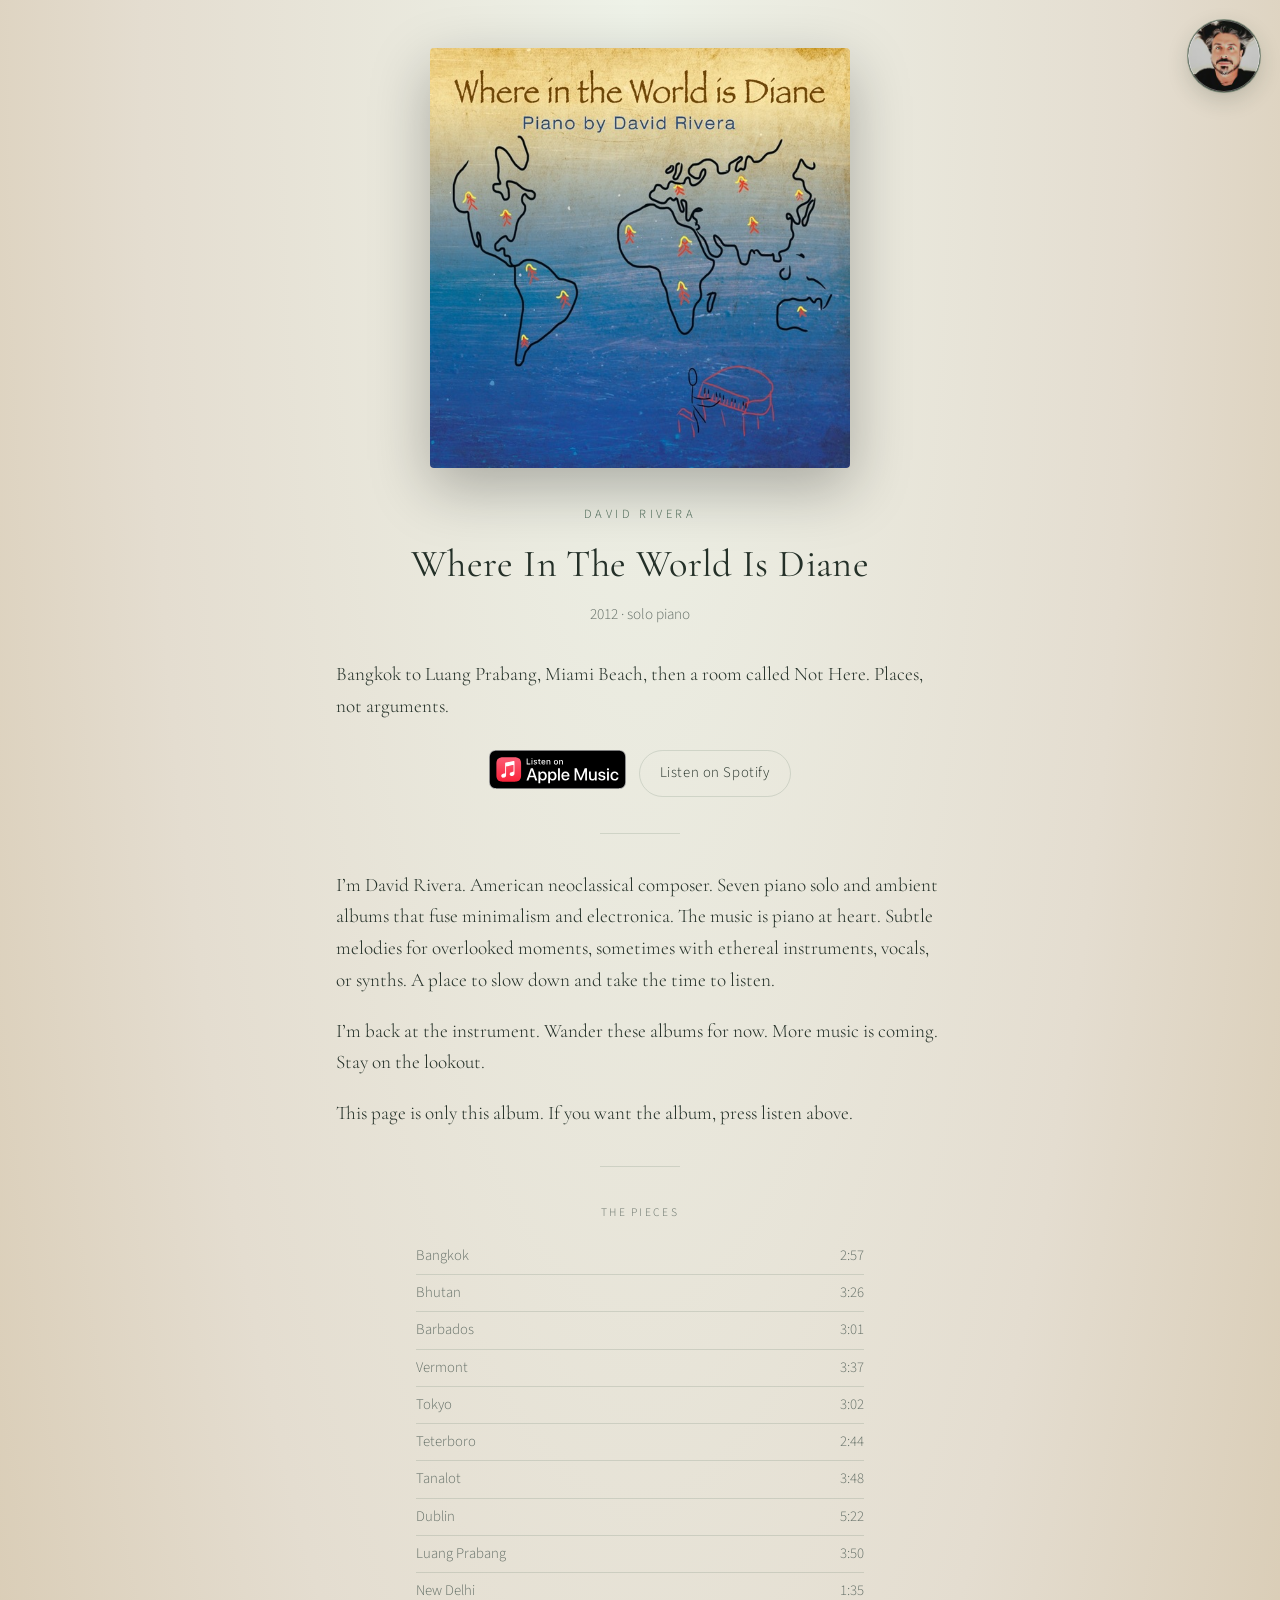
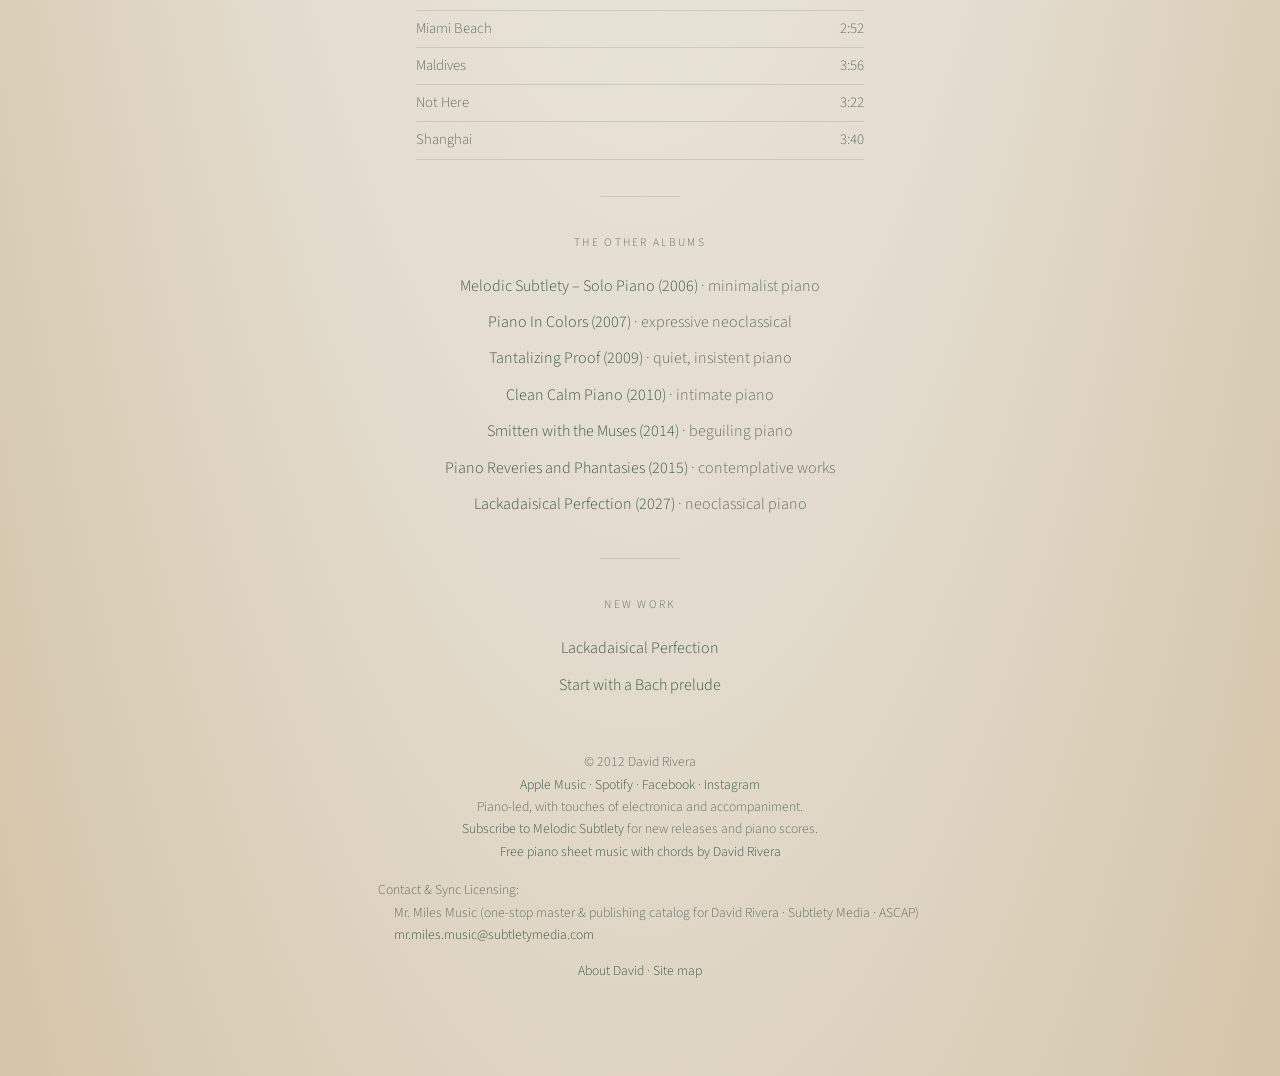
==== index.html @ e83c67e6 "Readable Site map page; footer link points to it instead of raw XML" ====
<!DOCTYPE html>
<html lang="en">
<head>
<meta charset="utf-8">
<link rel="sitemap" type="application/xml" title="Sitemap" href="/sitemap.xml">
<meta name="google-site-verification" content="WAwKAOVNhjuLSJRB0cmtSk6aGsEruTFi846kuVMDvNE">
<meta name="viewport" content="width=device-width, initial-scale=1">
<link rel="icon" href="/favicon.ico" sizes="any">
<link rel="icon" href="/favicon.svg" type="image/svg+xml">
<link rel="icon" type="image/png" sizes="32x32" href="/favicon-32.png">
<link rel="apple-touch-icon" href="/apple-touch-icon.png">
<title>Piano Pieces for Video Essays | Where In The World Is Diane</title>
<meta name="description" content="Piano pieces for video essays, documentaries, cooking, or a rainy afternoon. Fourteen travel-inspired pieces, from Bangkok to Dublin to Miami Beach. Stream the album.">
<link rel="canonical" href="https://whereintheworldisdiane.com/">
<meta property="og:type" content="music.album">
<meta property="og:site_name" content="David Rivera">
<meta property="og:title" content="Piano Pieces for Video Essays | Where In The World Is Diane">
<meta property="og:description" content="Piano pieces for video essays, documentaries, cooking, or a rainy afternoon. Fourteen travel-inspired pieces. Stream the album.">
<meta property="og:url" content="https://whereintheworldisdiane.com/">
<meta property="og:image" content="https://whereintheworldisdiane.com/assets/where-in-the-world-is-diane-cover.jpg">
<meta property="og:image:width" content="600">
<meta property="og:image:height" content="600">
<meta property="og:image:alt" content="Cover of Where In The World Is Diane by David Rivera: a world map over blue and gold">
<meta property="music:musician" content="https://open.spotify.com/artist/5qoC4NXvjfV3cylbXALzV3">
<meta name="twitter:card" content="summary_large_image">
<meta name="twitter:title" content="Piano Pieces for Video Essays | Where In The World Is Diane">
<meta name="twitter:description" content="Piano pieces for video essays, documentaries, cooking, or a rainy afternoon. Fourteen travel-inspired pieces. Stream the album.">
<meta name="twitter:image" content="https://whereintheworldisdiane.com/assets/where-in-the-world-is-diane-cover.jpg">
<meta name="twitter:image:alt" content="Cover of Where In The World Is Diane by David Rivera: a world map over blue and gold">
<script type="application/ld+json">
{
  "@context": "https://schema.org",
  "@graph": [
    {
      "@type": "Person",
      "@id": "https://lackadaisicalperfection.com/about/#david-rivera",
      "name": "David Rivera",
      "jobTitle": "American composer",
      "description": "David Rivera is an American composer of piano-led instrumental music. He plays and samples every instrument on his recordings himself. He is a member of ASCAP.",
      "url": "https://lackadaisicalperfection.com/about/",
      "nationality": {
        "@type": "Country",
        "name": "United States"
      },
      "memberOf": {
        "@type": "Organization",
        "name": "ASCAP",
        "url": "https://www.ascap.com/"
      },
      "affiliation": {
        "@id": "https://lackadaisicalperfection.com/about/#subtlety-media"
      },
      "sameAs": [
        "https://open.spotify.com/artist/5qoC4NXvjfV3cylbXALzV3",
        "https://music.apple.com/us/artist/david-rivera/1325691064",
        "https://x.com/melodicsubtlety",
        "https://www.facebook.com/pianoincolors",
        "https://www.instagram.com/pianodavid1492/",
        "https://www.pandora.com/artist/david-rivera/ARXtg47gfjlv3nJ",
        "https://www.youtube.com/channel/UCDqZ1e9Ur4PHynEylN_mJDg"
      ]
    },
    {
      "@type": "Organization",
      "@id": "https://lackadaisicalperfection.com/about/#subtlety-media",
      "name": "Subtlety Media, LLC",
      "url": "https://lackadaisicalperfection.com/about/"
    },
    {
      "@type": "MusicAlbum",
      "name": "Where In The World Is Diane",
      "url": "https://whereintheworldisdiane.com/",
      "image": "https://whereintheworldisdiane.com/assets/where-in-the-world-is-diane-cover.jpg",
      "byArtist": {
        "@id": "https://lackadaisicalperfection.com/about/#david-rivera"
      },
      "datePublished": "2012",
      "numTracks": 14,
      "genre": [
        "Solo piano",
        "Neoclassical"
      ],
      "sameAs": [
        "https://music.apple.com/us/album/where-in-the-world-is-diane/505482468",
        "https://open.spotify.com/album/3QGENnD5tWzEkXjthegsV9"
      ],
      "description": "Bangkok to Luang Prabang, Miami Beach, then a room called Not Here. Places, not arguments.",
      "recordLabel": {
        "@id": "https://lackadaisicalperfection.com/about/#subtlety-media"
      },
      "track": [
        {
          "@type": "MusicRecording",
          "position": 1,
          "name": "Bangkok",
          "duration": "PT2M57S"
        },
        {
          "@type": "MusicRecording",
          "position": 2,
          "name": "Bhutan",
          "duration": "PT3M26S"
        },
        {
          "@type": "MusicRecording",
          "position": 3,
          "name": "Barbados",
          "duration": "PT3M1S"
        },
        {
          "@type": "MusicRecording",
          "position": 4,
          "name": "Vermont",
          "duration": "PT3M37S"
        },
        {
          "@type": "MusicRecording",
          "position": 5,
          "name": "Tokyo",
          "duration": "PT3M2S"
        },
        {
          "@type": "MusicRecording",
          "position": 6,
          "name": "Teterboro",
          "duration": "PT2M44S"
        },
        {
          "@type": "MusicRecording",
          "position": 7,
          "name": "Tanalot",
          "duration": "PT3M48S"
        },
        {
          "@type": "MusicRecording",
          "position": 8,
          "name": "Dublin",
          "duration": "PT5M22S"
        },
        {
          "@type": "MusicRecording",
          "position": 9,
          "name": "Luang Prabang",
          "duration": "PT3M50S"
        },
        {
          "@type": "MusicRecording",
          "position": 10,
          "name": "New Delhi",
          "duration": "PT1M35S"
        },
        {
          "@type": "MusicRecording",
          "position": 11,
          "name": "Miami Beach",
          "duration": "PT2M52S"
        },
        {
          "@type": "MusicRecording",
          "position": 12,
          "name": "Maldives",
          "duration": "PT3M56S"
        },
        {
          "@type": "MusicRecording",
          "position": 13,
          "name": "Not Here",
          "duration": "PT3M22S"
        },
        {
          "@type": "MusicRecording",
          "position": 14,
          "name": "Shanghai",
          "duration": "PT3M40S"
        }
      ],
      "publisher": {
        "@id": "https://lackadaisicalperfection.com/about/#subtlety-media"
      }
    }
  ]
}
</script>
<link rel="preconnect" href="https://fonts.googleapis.com">
<link rel="preconnect" href="https://fonts.gstatic.com" crossorigin>
<link href="https://fonts.googleapis.com/css2?family=Cormorant+Garamond:ital,wght@0,400;0,500;1,400&family=Source+Sans+3:wght@300;400;500&display=swap" rel="stylesheet">
<style>
  :root {
    --bg1: #eef2e8;
    --bg2: #e4ddd0;
    --bg3: #d4c4a8;
    --ink: #243028;
    --mute: #657068;
    --glow: #3d5c4a;
    --line: rgba(61,92,74,0.16);
  }
  * { box-sizing: border-box; }
  html, body { margin: 0; padding: 0; }
  body {
    background: radial-gradient(ellipse at 50% 0%, var(--bg1) 0%, var(--bg2) 55%, var(--bg3) 100%);
    color: var(--ink);
    font-family: "Source Sans 3", sans-serif;
    font-weight: 300;
    line-height: 1.65;
    min-height: 100vh;
  }
  main { max-width: 720px; margin: 0 auto; padding: 48px 24px 80px; }
  .cover {
    display: block; width: min(420px, 100%); margin: 0 auto 36px;
    border-radius: 4px; box-shadow: 0 20px 60px rgba(0,0,0,0.28);
  }
  h1 {
    font-family: "Cormorant Garamond", serif; font-weight: 400;
    font-size: clamp(1.8rem, 4vw, 2.4rem); text-align: center;
    margin: 0 0 6px; letter-spacing: 0.01em;
  }
  .byline {
    text-align: center; letter-spacing: 0.28em; text-transform: uppercase;
    font-size: 0.78rem; color: var(--glow); margin: 0 0 8px;
  }
  .year { text-align: center; color: var(--mute); font-size: 0.95rem; margin: 0 0 32px; }
  .album-note, .from-david {
    font-family: "Cormorant Garamond", serif; font-size: 1.2rem;
    max-width: 38rem; margin: 0 auto 28px;
  }
  .from-david p { margin: 0 0 1em; }
  .from-david p:last-child { margin-bottom: 0; }
  .rule { border: 0; border-top: 1px solid var(--line); width: 80px; margin: 36px auto; }
  .actions { display: flex; flex-wrap: wrap; gap: 12px; justify-content: center; margin: 8px 0 36px; }
  .apple-badge { display: inline-block; line-height: 0; }
  .apple-badge img { height: 40px; width: auto; vertical-align: middle; }
  .btn {
    display: inline-block; padding: 10px 20px; border: 1px solid var(--line);
    border-radius: 999px; color: var(--ink); text-decoration: none;
    letter-spacing: 0.04em; font-size: 0.92rem;
  }
  .btn:hover { border-color: var(--glow); }
  .tracks {
    list-style: none; padding: 0; margin: 0 auto; max-width: 28rem;
    color: var(--mute); font-size: 0.92rem;
  }
  .tracks li {
    display: flex; justify-content: space-between; gap: 16px;
    padding: 6px 0; border-bottom: 1px solid var(--line);
  }
  .label {
    text-align: center; letter-spacing: 0.2em; text-transform: uppercase;
    font-size: 0.72rem; color: var(--mute); margin: 0 0 16px;
  }
  footer { text-align: center; color: var(--mute); font-size: 0.85rem; margin-top: 48px; }
  footer a { color: var(--glow); text-decoration: none; }
  footer .contact {
    display: inline-block;
    margin-top: 1rem;
    padding-left: 1rem;
    text-align: left;
  }
  footer .contact-detail { padding-left: 1rem; }
  .catalog { list-style: none; padding: 0; margin: 0 auto 8px; max-width: 28rem; text-align: center; }
  .catalog li { padding: 5px 0; }
  .catalog a { color: var(--glow); text-decoration: none; }
  .catalog a:hover { text-decoration: underline; }
  .catalog .desc { color: var(--mute); }
  .new-work a { color: var(--glow); text-decoration: none; }
  .new-work a:hover { text-decoration: underline; }
</style>
<link rel="stylesheet" href="/assets/site-nav.css">
<script src="/assets/site-nav.js" defer></script>
</head>
<body>
<a class="skip-link" href="#content">Skip to content</a>
<main id="content">
  <img class="cover" src="assets/where-in-the-world-is-diane-cover.jpg" alt="Cover of Where In The World Is Diane by David Rivera: a world map over blue and gold">
  <p class="byline">David Rivera</p>
  <h1>Where In The World Is Diane</h1>
  <p class="year">2012 · solo piano</p>
  <p class="album-note">Bangkok to Luang Prabang, Miami Beach, then a room called Not Here. Places, not arguments.</p>
  <div class="actions">
    <a class="apple-badge" href="https://music.apple.com/us/album/where-in-the-world-is-diane/505482468?ls=1" target="_blank" rel="noopener"><img src="listen-on-apple-music.svg" alt="Listen on Apple Music" height="40"></a>
    <a class="btn" href="https://open.spotify.com/album/3QGENnD5tWzEkXjthegsV9" target="_blank" rel="noopener">Listen on Spotify</a>
  </div>
  <hr class="rule">
  <div class="from-david">
    <p>I’m David Rivera. American neoclassical composer. Seven piano solo and ambient albums that fuse minimalism and electronica. The music is piano at heart. Subtle melodies for overlooked moments, sometimes with ethereal instruments, vocals, or synths. A place to slow down and take the time to listen.</p>
    <p>I’m back at the instrument. Wander these albums for now. More music is coming. Stay on the lookout.</p>
    <p>This page is only this album. If you want the album, press listen above.</p>
  </div>
  <hr class="rule">

  <p class="label">The pieces</p>
  <ol class="tracks">
    <li><span>Bangkok</span><span>2:57</span></li>
    <li><span>Bhutan</span><span>3:26</span></li>
    <li><span>Barbados</span><span>3:01</span></li>
    <li><span>Vermont</span><span>3:37</span></li>
    <li><span>Tokyo</span><span>3:02</span></li>
    <li><span>Teterboro</span><span>2:44</span></li>
    <li><span>Tanalot</span><span>3:48</span></li>
    <li><span>Dublin</span><span>5:22</span></li>
    <li><span>Luang Prabang</span><span>3:50</span></li>
    <li><span>New Delhi</span><span>1:35</span></li>
    <li><span>Miami Beach</span><span>2:52</span></li>
    <li><span>Maldives</span><span>3:56</span></li>
    <li><span>Not Here</span><span>3:22</span></li>
    <li><span>Shanghai</span><span>3:40</span></li>
  </ol>
  <hr class="rule">
  <p class="label">The other albums</p>
  <ul class="catalog">
    <li><a href="https://melodicsubtlety.com/">Melodic Subtlety – Solo Piano (2006)</a><span class="desc"> · minimalist piano</span></li>
    <li><a href="https://pianoincolors.com/">Piano In Colors (2007)</a><span class="desc"> · expressive neoclassical</span></li>
    <li><a href="https://tantalizingproof.com/">Tantalizing Proof (2009)</a><span class="desc"> · quiet, insistent piano</span></li>
    <li><a href="https://cleancalmpiano.com/">Clean Calm Piano (2010)</a><span class="desc"> · intimate piano</span></li>
    <li><a href="https://smittenwiththemuses.com/">Smitten with the Muses (2014)</a><span class="desc"> · beguiling piano</span></li>
    <li><a href="https://pianoreveries.com/">Piano Reveries and Phantasies (2015)</a><span class="desc"> · contemplative works</span></li>
    <li><a href="https://lackadaisicalperfection.com/">Lackadaisical Perfection (2027)</a><span class="desc"> · neoclassical piano</span></li>
  </ul>

  <hr class="rule">
  <p class="label">New work</p>
  <ul class="catalog new-work" style="margin:0 auto 24px;">
    <li><a href="https://lackadaisicalperfection.com">Lackadaisical Perfection</a></li>
    <li><a href="https://soundcloud.com/davidtwopointoh/bach_prelude_iv_cinematic_remi" target="_blank" rel="noopener">Start with a Bach prelude</a></li>
  </ul>

  <footer>
    © 2012 David Rivera
    <br>
    <a href="https://music.apple.com/us/artist/david-rivera/1325691064?ls=1" target="_blank" rel="noopener">Apple Music</a>
    ·
    <a href="https://open.spotify.com/artist/5qoC4NXvjfV3cylbXALzV3" target="_blank" rel="noopener">Spotify</a>
    ·
    <a href="https://www.facebook.com/pianoincolors" target="_blank" rel="noopener" aria-label="David and his Piano on Facebook">Facebook</a>
    ·
    <a href="https://www.instagram.com/pianodavid1492/" target="_blank" rel="noopener" aria-label="David Rivera on Instagram">Instagram</a><br>
    Piano-led, with touches of electronica and accompaniment.
    <br>
    <a href="https://lackadaisicalperfection.com/subscribe/">Subscribe to Melodic Subtlety</a> for new releases and piano scores.
    <br>
    <a href="https://lackadaisicalperfection.com/scores/">Free piano sheet music with chords by David Rivera</a>
    <div class="contact">
      Contact &amp; Sync Licensing:
      <div class="contact-detail">
        Mr. Miles Music (one-stop master &amp; publishing catalog for David Rivera · Subtlety Media · ASCAP)<br>
        <a href="mailto:mr.miles.music@subtletymedia.com">mr.miles.music@subtletymedia.com</a>
      </div>
    </div>
    <p class="footer-stores"><a href="https://lackadaisicalperfection.com/about/">About David</a> · <a href="/sitemap/">Site map</a></p>
  </footer>
</main>
<!-- GoatCounter: privacy-friendly page view + score-download counts (no cookies). -->
<script>window.goatcounter = {path: function(p) { return location.host + p }}</script>
<script data-goatcounter="https://subtletymedia.goatcounter.com/count" async src="https://gc.zgo.at/count.js"></script>
</body>
</html>
---- assets/site-nav.css ----
/* Photo button and page menu. Colors and type follow this album. */
:root {
  --nav-ink: #243028;
  --nav-glow: #3d5c4a;
  --nav-paper: rgba(238, 242, 232, 0.96);
  --nav-line: rgba(61, 92, 74, 0.28);
  --nav-size: 72px;
  --nav-inset: 20px;
}

.nav-toggle {
  position: fixed;
  z-index: 40;
  top: max(var(--nav-inset), env(safe-area-inset-top, 0px));
  right: max(var(--nav-inset), env(safe-area-inset-right, 0px));
  width: var(--nav-size);
  height: var(--nav-size);
  margin: 0;
  padding: 0;
  border: 0;
  border-radius: 50%;
  background: var(--nav-ink);
  cursor: pointer;
  overflow: hidden;
  -webkit-tap-highlight-color: transparent;
  box-shadow:
    0 8px 22px rgba(36, 48, 40, 0.18),
    0 1px 4px rgba(36, 48, 40, 0.08),
    0 0 0 1px rgba(61, 92, 74, 0.55);
}

.nav-toggle img {
  display: block;
  width: 100%;
  height: 100%;
  object-fit: cover;
  border-radius: 50%;
}

.nav-toggle::after {
  content: "";
  position: absolute;
  inset: 0;
  border-radius: 50%;
  pointer-events: none;
  box-shadow: inset 0 0 0 1px rgba(255, 252, 245, 0.35);
}

.nav-toggle:hover {
  box-shadow:
    0 10px 26px rgba(36, 48, 40, 0.22),
    0 1px 4px rgba(36, 48, 40, 0.1),
    0 0 0 1px rgba(61, 92, 74, 0.8);
}

.nav-toggle[aria-expanded="true"] {
  box-shadow:
    0 8px 22px rgba(36, 48, 40, 0.18),
    0 1px 4px rgba(36, 48, 40, 0.08),
    0 0 0 1px rgba(61, 92, 74, 0.88);
}

.nav-toggle:focus {
  outline: none;
}

.nav-toggle:focus-visible {
  outline: 2px solid var(--nav-glow);
  outline-offset: 4px;
}

.site-menu {
  position: fixed;
  z-index: 39;
  top: calc(max(var(--nav-inset), env(safe-area-inset-top, 0px)) + var(--nav-size) + 14px);
  right: max(var(--nav-inset), env(safe-area-inset-right, 0px));
  width: min(16rem, calc(100vw - 28px - env(safe-area-inset-left, 0px) - env(safe-area-inset-right, 0px)));
  max-height: calc(100vh - var(--nav-size) - var(--nav-inset) - 36px);
  max-height: calc(100dvh - var(--nav-size) - var(--nav-inset) - 36px - env(safe-area-inset-bottom, 0px));
  margin: 0;
  padding: 0;
  overflow: auto;
  overscroll-behavior: contain;
  background: var(--nav-paper);
  border: 1px solid var(--nav-line);
  border-radius: 10px;
  box-shadow: 0 16px 40px rgba(36, 48, 40, 0.12);
  backdrop-filter: blur(12px);
  -webkit-backdrop-filter: blur(12px);
  opacity: 0;
  transform: translateY(-8px);
  transition: opacity 0.28s ease, transform 0.28s ease;
}

.site-menu ul {
  list-style: none;
  margin: 0;
  padding: 0.45rem 0;
}

.site-menu.is-open {
  opacity: 1;
  transform: translateY(0);
}

.site-menu a {
  display: block;
  padding: 0.72rem 1.25rem;
  color: var(--nav-ink);
  font-family: "Source Sans 3", "Segoe UI", sans-serif;
  font-size: 1.05rem;
  font-weight: 400;
  letter-spacing: 0.03em;
  line-height: 1.3;
  text-decoration: none;
}

.site-menu a:hover {
  color: var(--nav-glow);
  background: rgba(61, 92, 74, 0.06);
}

.site-menu a:focus {
  outline: none;
}

.site-menu a:focus-visible {
  outline: 2px solid var(--nav-glow);
  outline-offset: -3px;
  color: var(--nav-glow);
}

.album-section {
  border-top: 1px solid var(--nav-line);
  margin: 0;
  padding: 0 0 0.35rem;
}

.menu-label {
  margin: 0.75rem 1.15rem 0.2rem;
  font-family: "Source Sans 3", "Segoe UI", sans-serif;
  font-size: 0.72rem;
  font-weight: 400;
  letter-spacing: 0.2em;
  text-transform: uppercase;
  color: #657068;
}

.album-list {
  list-style: none;
  margin: 0;
  padding: 0.15rem 0 0.2rem;
}

.album-list li {
  margin: 0;
  padding: 0;
  min-width: 0;
}

.site-menu .album-list a,
.album-here {
  display: flex;
  align-items: center;
  gap: 0.7rem;
  padding: 0.38rem 1rem;
  color: var(--nav-ink);
  font-family: "Source Sans 3", "Segoe UI", sans-serif;
  font-size: 0.94rem;
  font-weight: 400;
  letter-spacing: 0.01em;
  line-height: 1.25;
  text-decoration: none;
}

.album-text {
  display: flex;
  flex-direction: column;
  min-width: 0;
}

.album-list img {
  width: 48px;
  height: 48px;
  flex: 0 0 48px;
  object-fit: cover;
  border-radius: 2px;
}

.site-menu .album-list a:hover {
  color: var(--nav-glow);
  background: rgba(61, 92, 74, 0.06);
}

.album-here {
  color: #657068;
  cursor: default;
}

.album-here img {
  opacity: 0.72;
}

.here-label {
  display: block;
  margin-top: 0.12rem;
  font-size: 0.78rem;
  font-weight: 400;
  letter-spacing: 0.01em;
  color: #657068;
}

@media (max-width: 760px) {
  :root {
    --nav-size: 64px;
    --nav-inset: 14px;
  }

  body > main {
    padding-top: 96px;
  }

  .site-menu {
    width: min(22.5rem, calc(100vw - 28px - env(safe-area-inset-left, 0px) - env(safe-area-inset-right, 0px)));
  }

  .album-list {
    display: grid;
    grid-template-columns: 1fr 1fr;
    gap: 0.35rem 0.2rem;
    padding: 0.15rem 0.55rem 0.45rem;
  }

  .site-menu .album-list a,
  .album-here {
    flex-direction: column;
    align-items: center;
    gap: 0.4rem;
    padding: 0.4rem 0.25rem 0.5rem;
    text-align: center;
  }

  .album-text {
    align-items: center;
  }
}

@media (prefers-reduced-motion: reduce) {
  .site-menu {
    transform: none;
    transition: none;
  }
}

/* Off-screen until focused, then fixed, so it never shifts the cover. */
.skip-link {
  position: absolute;
  width: 1px;
  height: 1px;
  padding: 0;
  margin: -1px;
  overflow: hidden;
  clip: rect(0, 0, 0, 0);
  white-space: nowrap;
  border: 0;
}
.skip-link:focus {
  position: fixed;
  z-index: 50;
  top: 12px;
  left: 12px;
  width: auto;
  height: auto;
  margin: 0;
  padding: 0.55rem 0.9rem;
  overflow: visible;
  clip: auto;
  background: var(--nav-glow);
  color: var(--nav-paper, #fff);
  font-family: "Source Sans 3", sans-serif;
  font-size: 0.95rem;
  font-weight: 500;
  line-height: 1.2;
  text-decoration: none;
  border-radius: 4px;
}
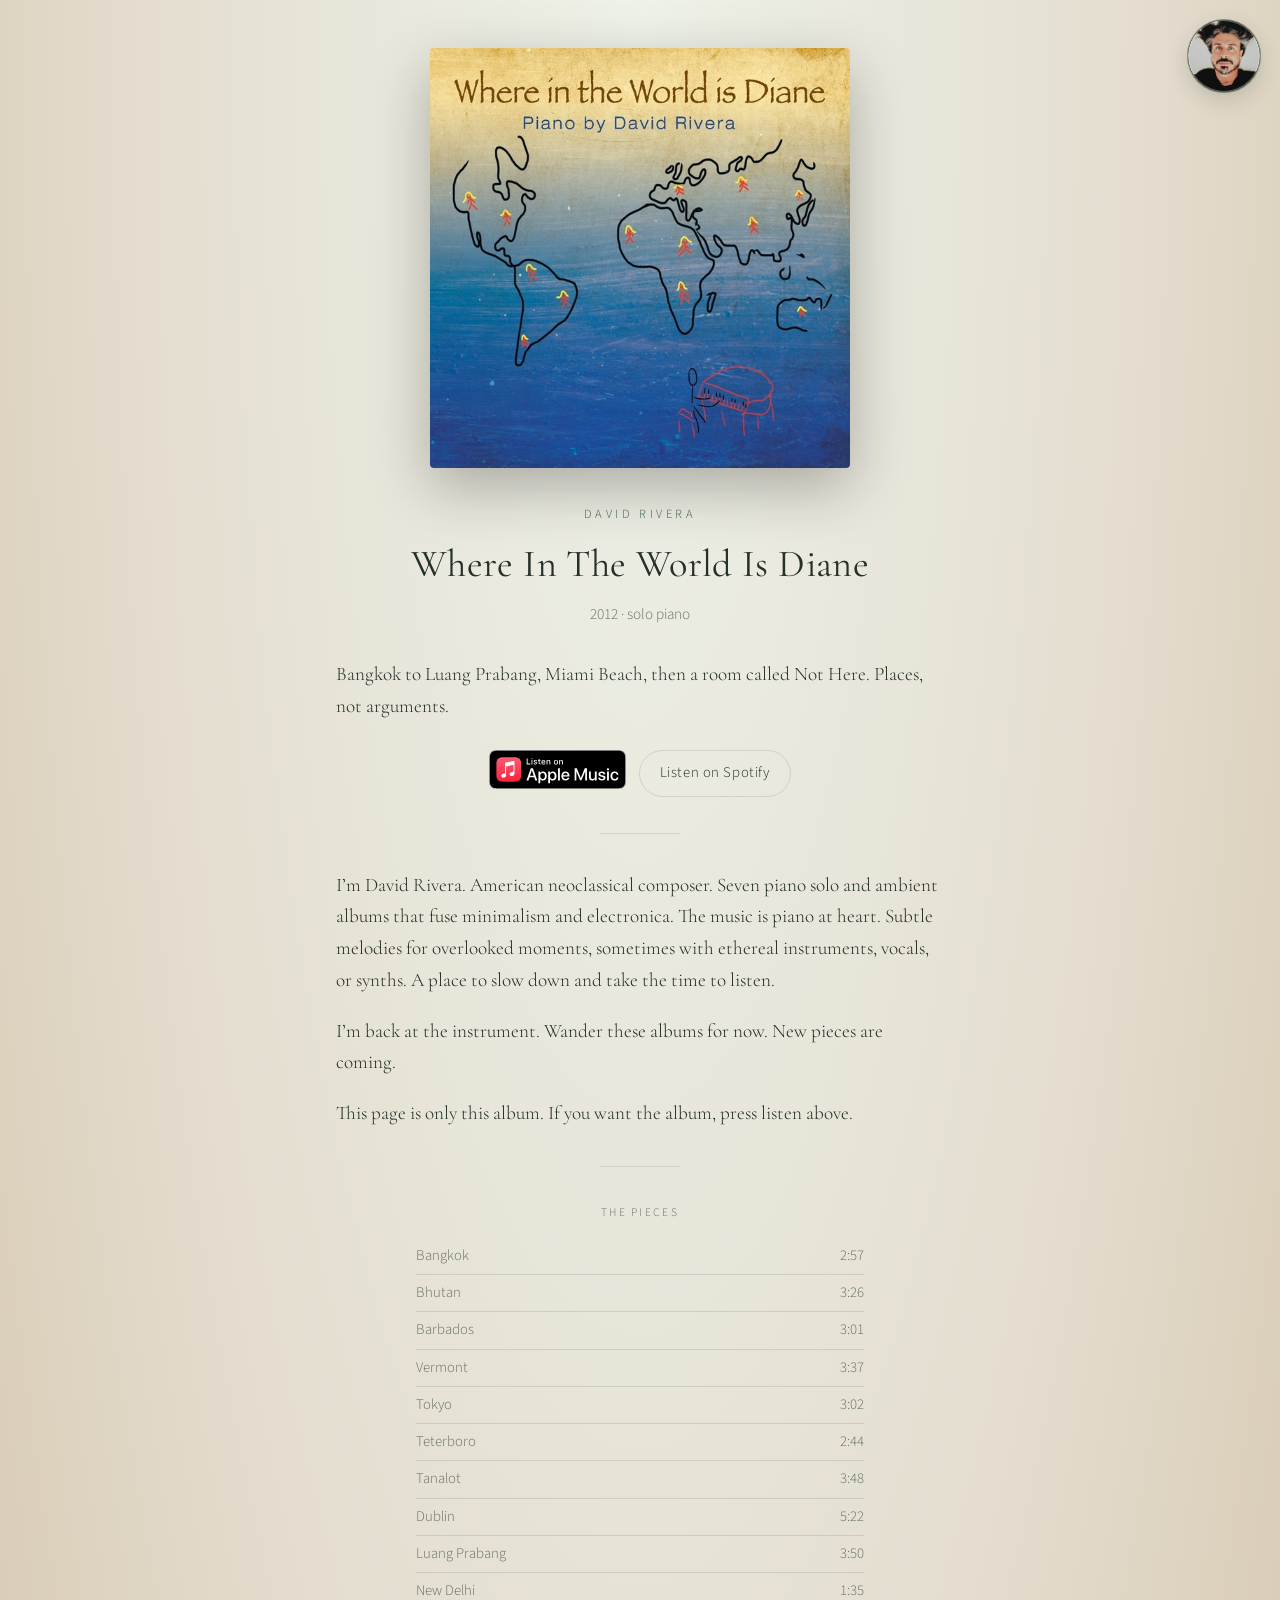
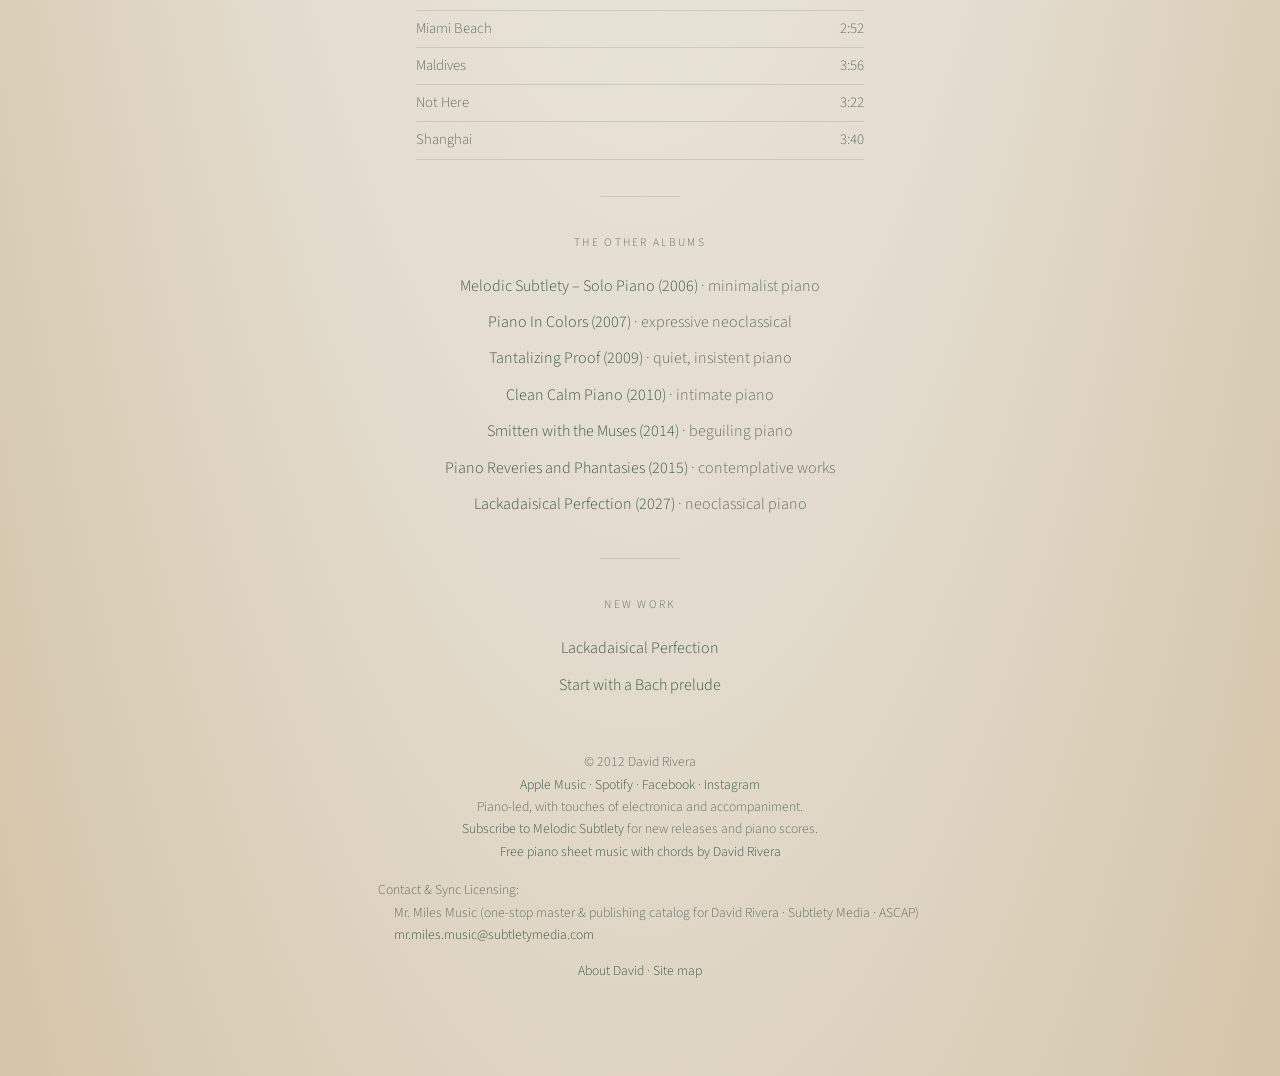
==== commit 7617db44: "Homepage: say 'New pieces are coming.'" ====
--- a/index.html
+++ b/index.html
@@ -266,6 +266,23 @@
 </style>
 <link rel="stylesheet" href="/assets/site-nav.css">
 <script src="/assets/site-nav.js" defer></script>
+<!-- Meta Pixel Code -->
+<script>
+!function(f,b,e,v,n,t,s)
+{if(f.fbq)return;n=f.fbq=function(){n.callMethod?
+n.callMethod.apply(n,arguments):n.queue.push(arguments)};
+if(!f._fbq)f._fbq=n;n.push=n;n.loaded=!0;n.version='2.0';
+n.queue=[];t=b.createElement(e);t.async=!0;
+t.src=v;s=b.getElementsByTagName(e)[0];
+s.parentNode.insertBefore(t,s)}(window, document,'script',
+'https://connect.facebook.net/en_US/fbevents.js');
+fbq('init', '257777058255900');
+fbq('track', 'PageView');
+</script>
+<noscript><img height="1" width="1" alt="" style="display:none"
+src="https://www.facebook.com/tr?id=257777058255900&ev=PageView&noscript=1"
+/></noscript>
+<!-- End Meta Pixel Code -->
 </head>
 <body>
 <a class="skip-link" href="#content">Skip to content</a>
@@ -282,7 +299,7 @@
   <hr class="rule">
   <div class="from-david">
     <p>I’m David Rivera. American neoclassical composer. Seven piano solo and ambient albums that fuse minimalism and electronica. The music is piano at heart. Subtle melodies for overlooked moments, sometimes with ethereal instruments, vocals, or synths. A place to slow down and take the time to listen.</p>
-    <p>I’m back at the instrument. Wander these albums for now. More music is coming. Stay on the lookout.</p>
+    <p>I’m back at the instrument. Wander these albums for now. New pieces are coming.</p>
     <p>This page is only this album. If you want the album, press listen above.</p>
   </div>
   <hr class="rule">
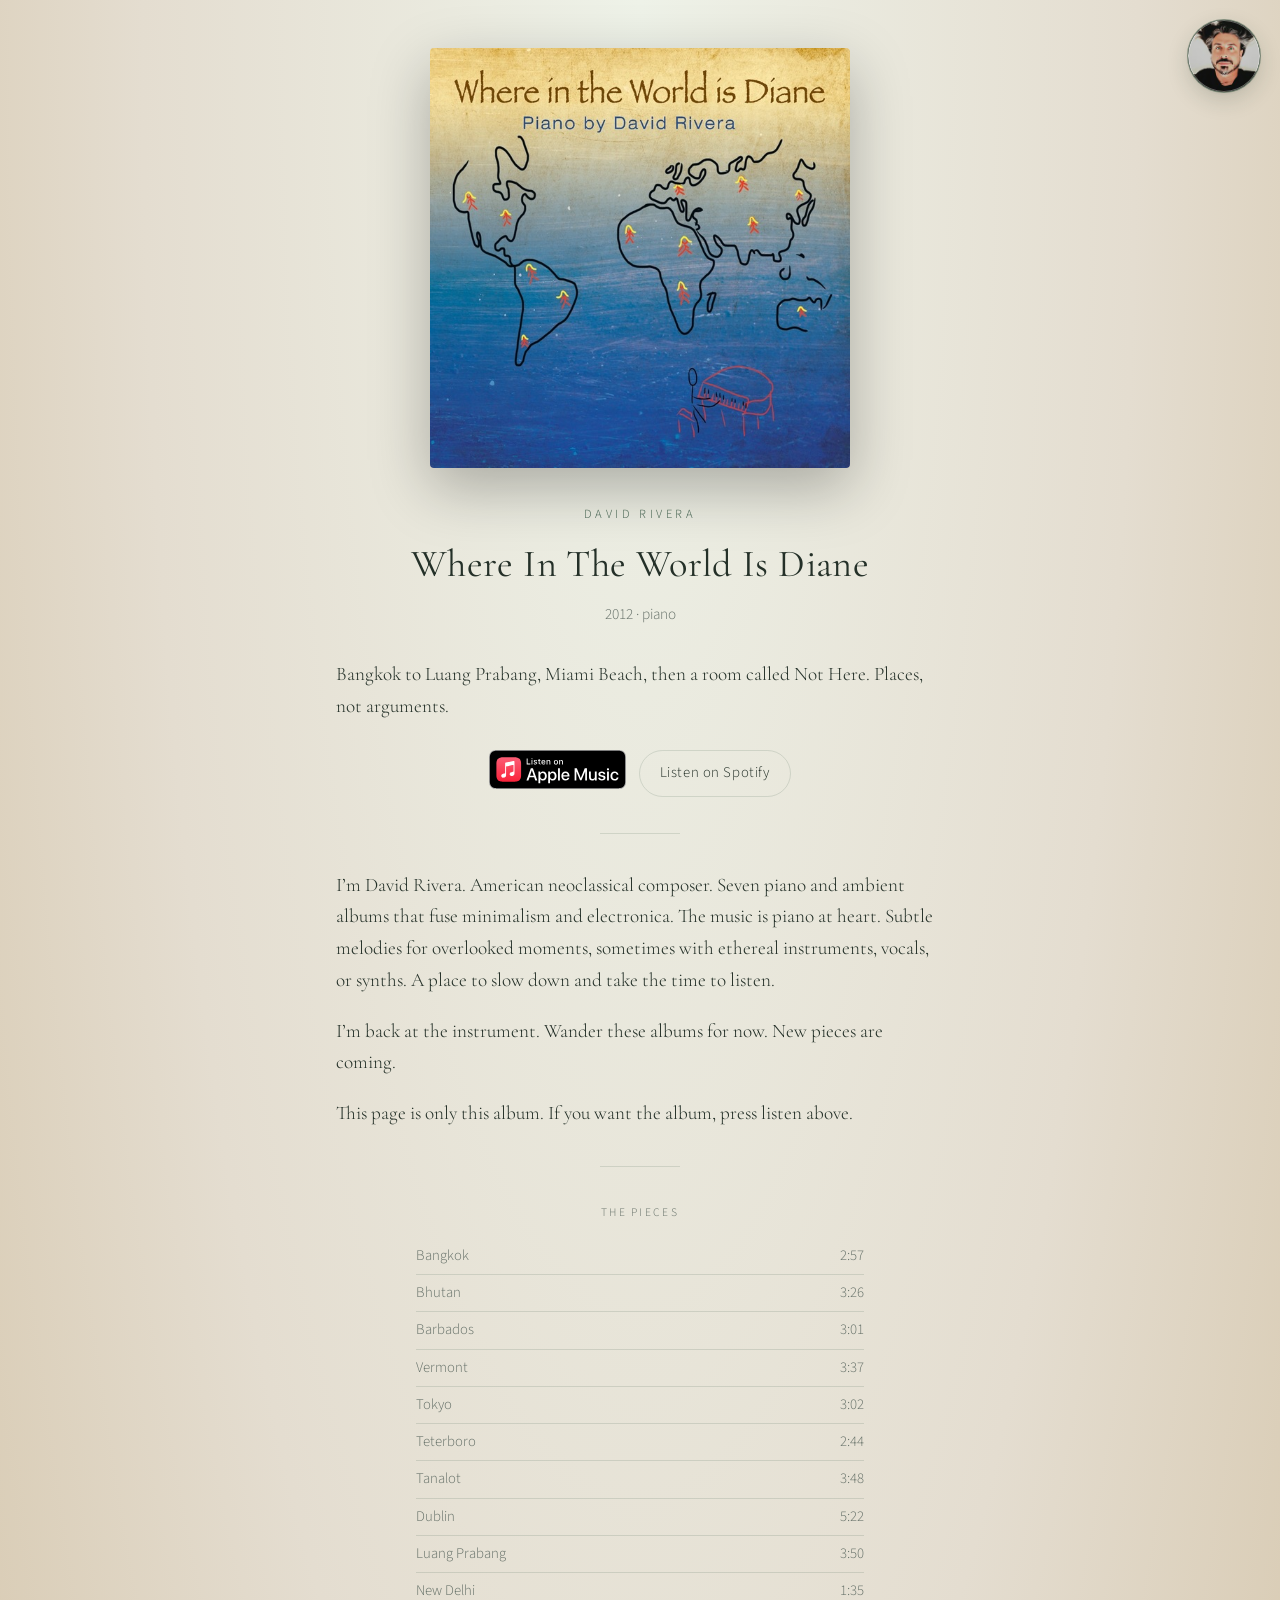
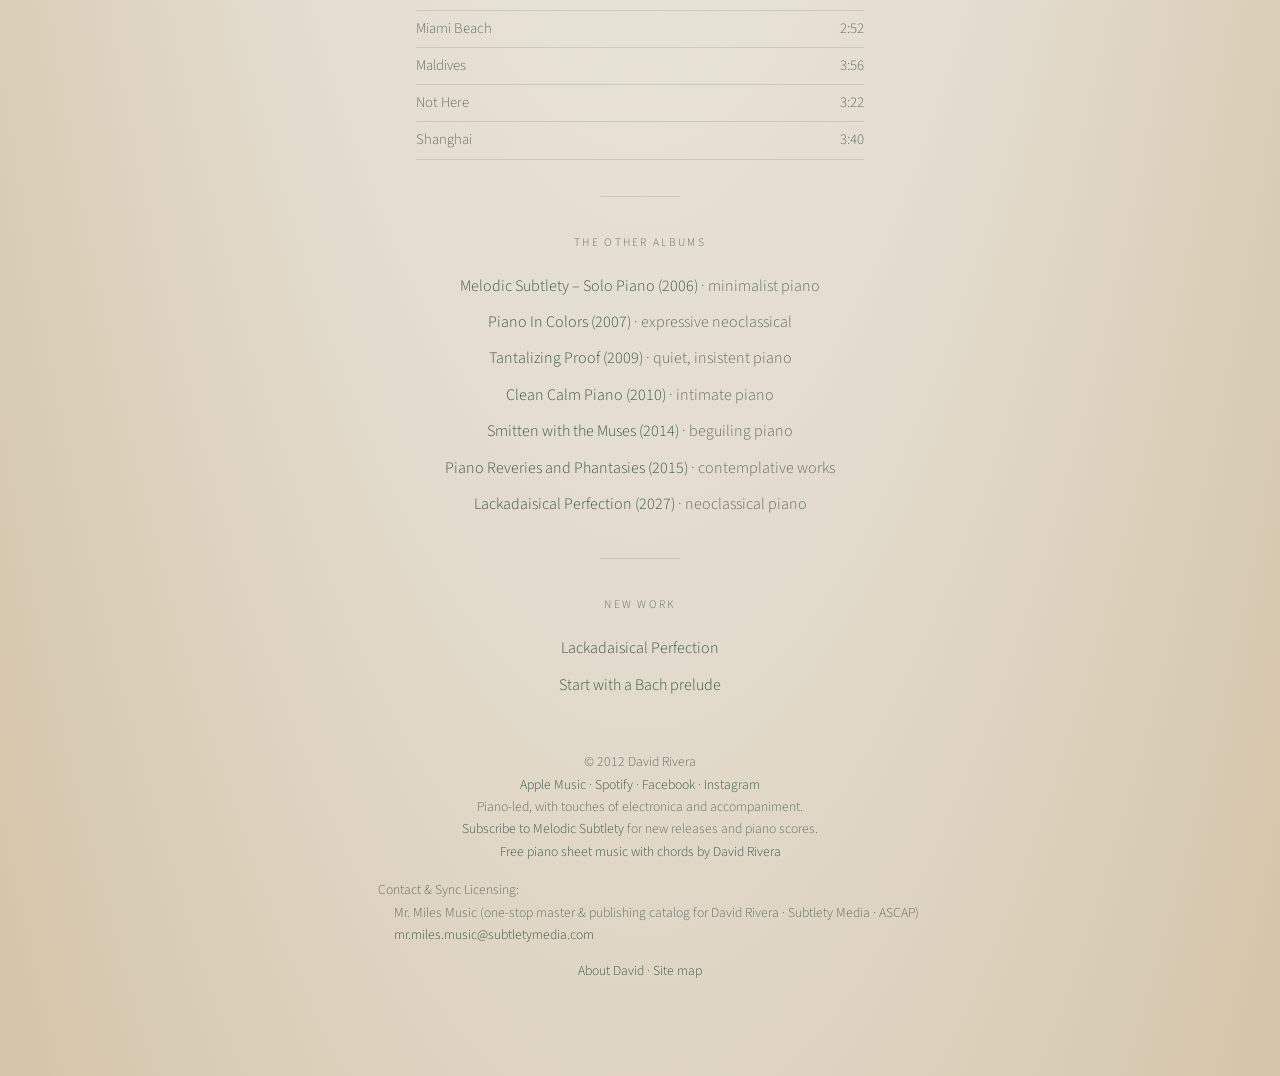
==== commit a3bbd3f6: "Replace 'solo' with 'piano'/'piano score' wording (keep album title and PDF filenames)" ====
--- a/index.html
+++ b/index.html
@@ -77,7 +77,7 @@
       "datePublished": "2012",
       "numTracks": 14,
       "genre": [
-        "Solo piano",
+        "Piano",
         "Neoclassical"
       ],
       "sameAs": [
@@ -290,7 +290,7 @@
   <img class="cover" src="assets/where-in-the-world-is-diane-cover.jpg" alt="Cover of Where In The World Is Diane by David Rivera: a world map over blue and gold">
   <p class="byline">David Rivera</p>
   <h1>Where In The World Is Diane</h1>
-  <p class="year">2012 · solo piano</p>
+  <p class="year">2012 · piano</p>
   <p class="album-note">Bangkok to Luang Prabang, Miami Beach, then a room called Not Here. Places, not arguments.</p>
   <div class="actions">
     <a class="apple-badge" href="https://music.apple.com/us/album/where-in-the-world-is-diane/505482468?ls=1" target="_blank" rel="noopener"><img src="listen-on-apple-music.svg" alt="Listen on Apple Music" height="40"></a>
@@ -298,7 +298,7 @@
   </div>
   <hr class="rule">
   <div class="from-david">
-    <p>I’m David Rivera. American neoclassical composer. Seven piano solo and ambient albums that fuse minimalism and electronica. The music is piano at heart. Subtle melodies for overlooked moments, sometimes with ethereal instruments, vocals, or synths. A place to slow down and take the time to listen.</p>
+    <p>I’m David Rivera. American neoclassical composer. Seven piano and ambient albums that fuse minimalism and electronica. The music is piano at heart. Subtle melodies for overlooked moments, sometimes with ethereal instruments, vocals, or synths. A place to slow down and take the time to listen.</p>
     <p>I’m back at the instrument. Wander these albums for now. New pieces are coming.</p>
     <p>This page is only this album. If you want the album, press listen above.</p>
   </div>
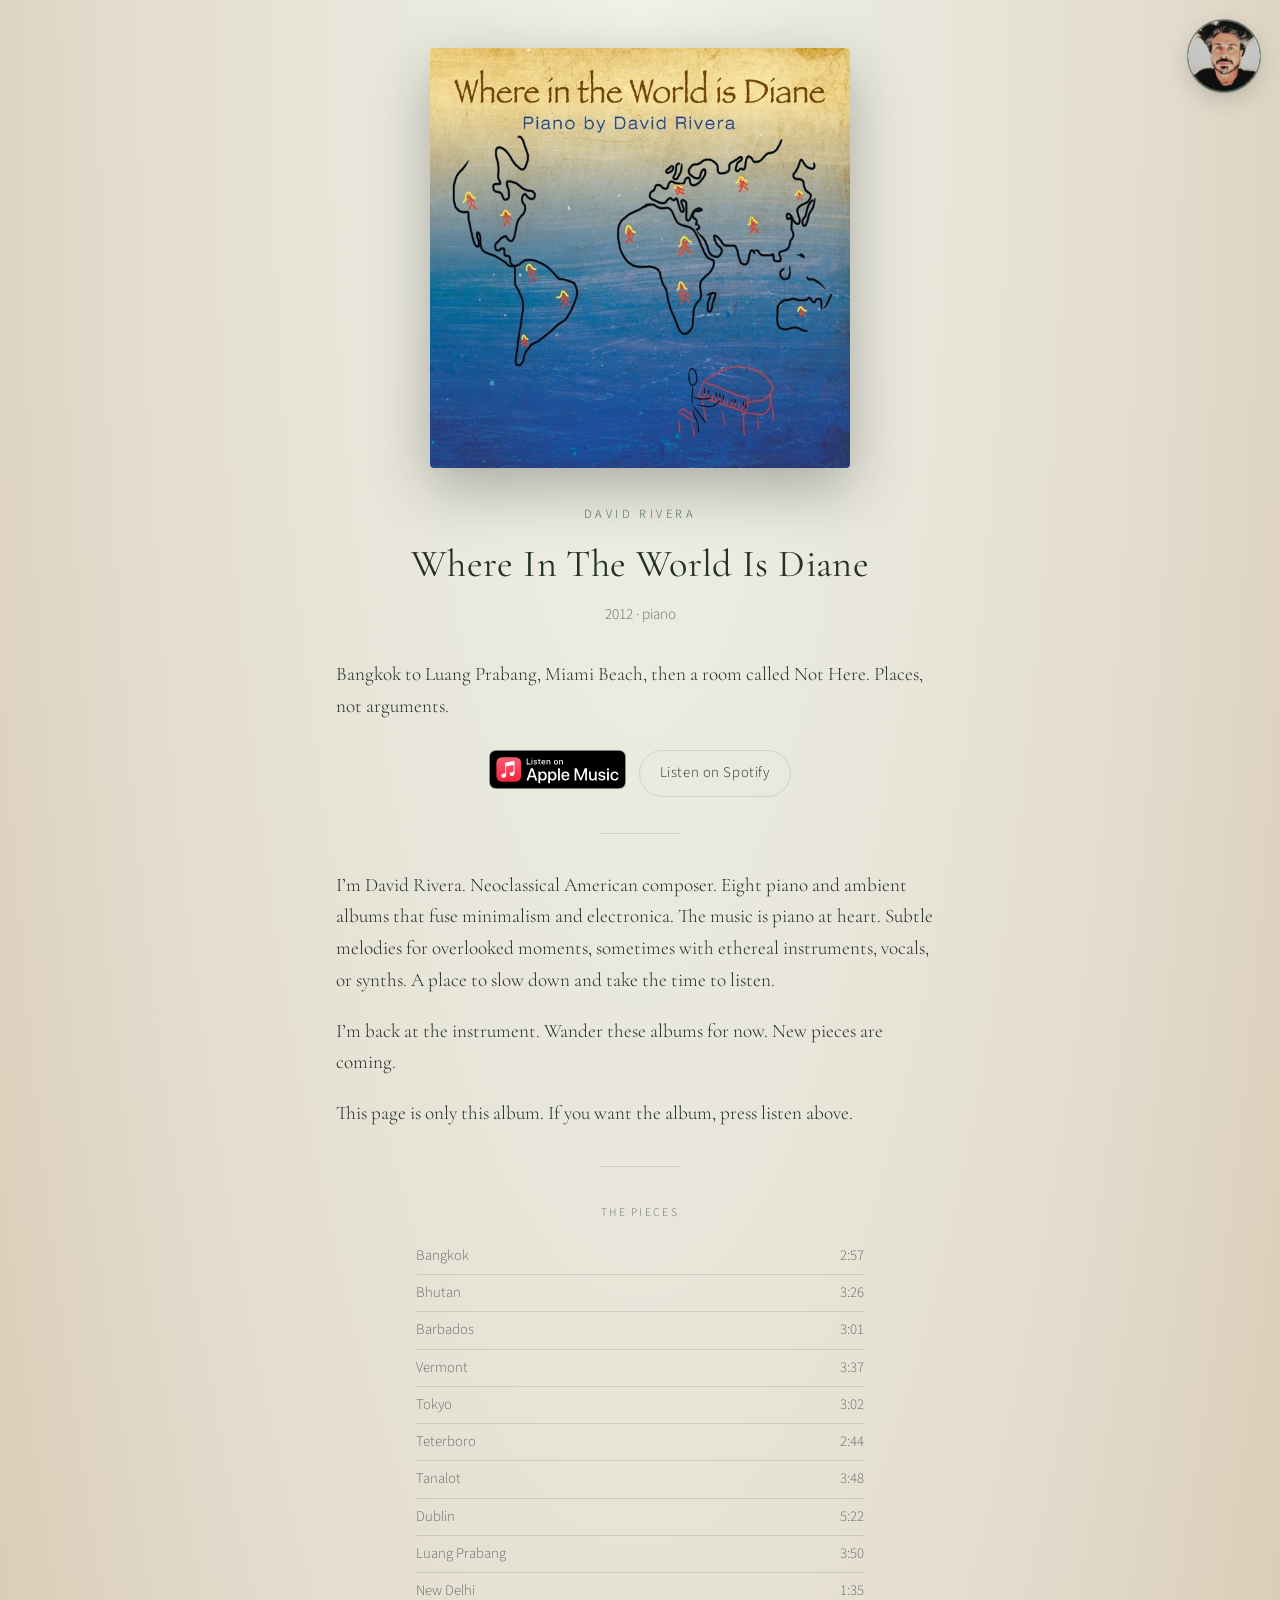
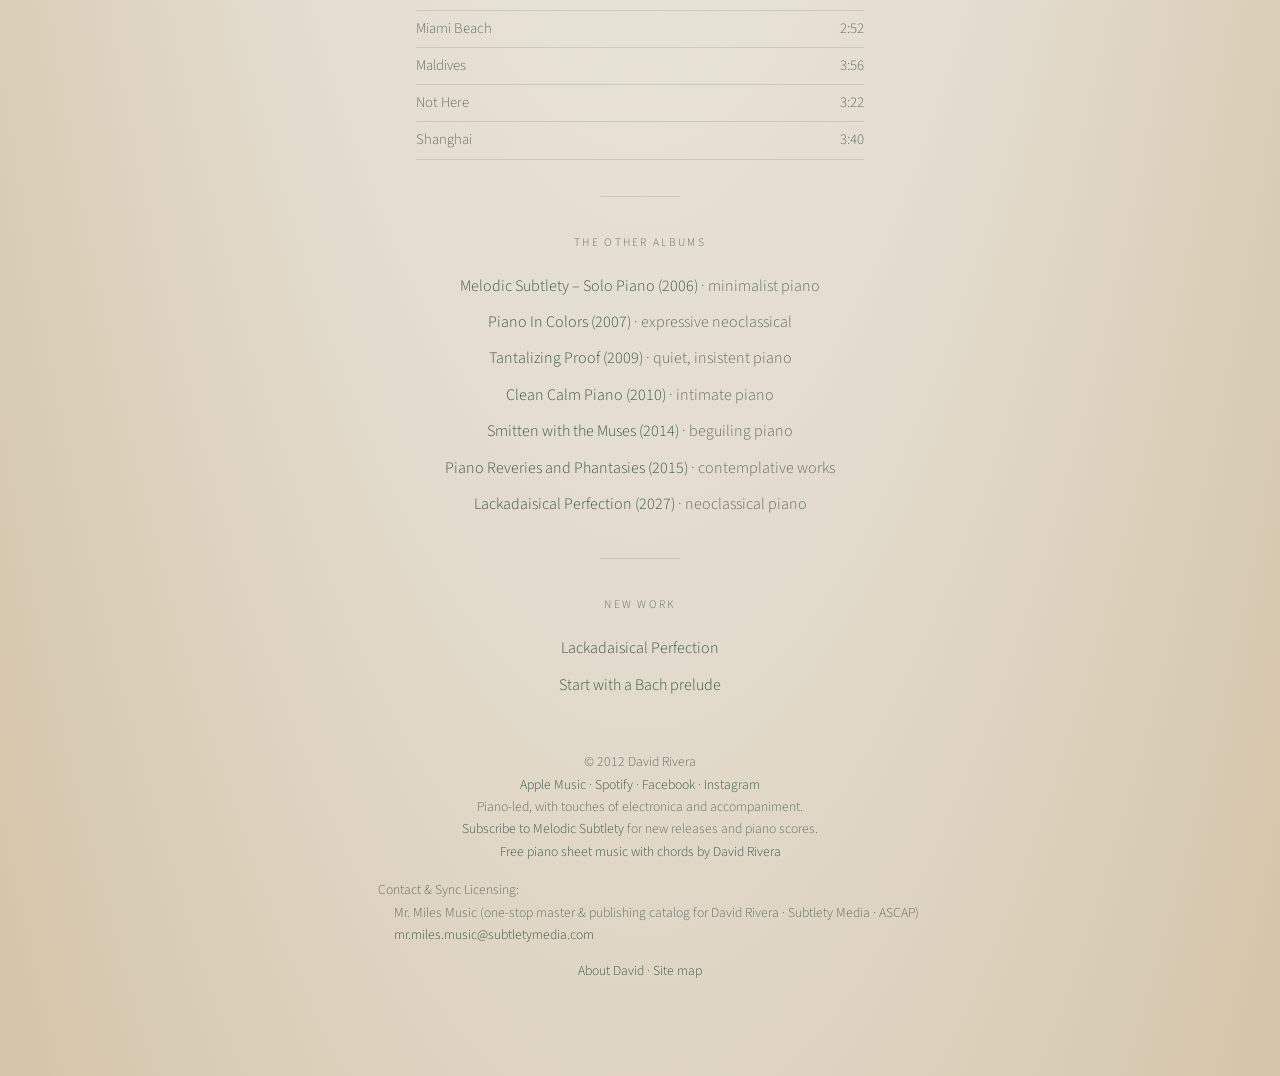
==== commit 6cefc718: "Neoclassical American composer, eight albums, YouTube @melodicsubtlety handle, missing meta tags / n" ====
--- a/index.html
+++ b/index.html
@@ -35,8 +35,8 @@
       "@type": "Person",
       "@id": "https://lackadaisicalperfection.com/about/#david-rivera",
       "name": "David Rivera",
-      "jobTitle": "American composer",
-      "description": "David Rivera is an American composer of piano-led instrumental music. He plays and samples every instrument on his recordings himself. He is a member of ASCAP.",
+      "jobTitle": "Neoclassical American composer",
+      "description": "David Rivera is a neoclassical American composer of piano-led instrumental music. He plays and samples every instrument on his recordings himself. He is a member of ASCAP.",
       "url": "https://lackadaisicalperfection.com/about/",
       "nationality": {
         "@type": "Country",
@@ -57,7 +57,7 @@
         "https://www.facebook.com/pianoincolors",
         "https://www.instagram.com/pianodavid1492/",
         "https://www.pandora.com/artist/david-rivera/ARXtg47gfjlv3nJ",
-        "https://www.youtube.com/channel/UCDqZ1e9Ur4PHynEylN_mJDg"
+        "https://www.youtube.com/@melodicsubtlety"
       ]
     },
     {
@@ -298,7 +298,7 @@
   </div>
   <hr class="rule">
   <div class="from-david">
-    <p>I’m David Rivera. American neoclassical composer. Seven piano and ambient albums that fuse minimalism and electronica. The music is piano at heart. Subtle melodies for overlooked moments, sometimes with ethereal instruments, vocals, or synths. A place to slow down and take the time to listen.</p>
+    <p>I’m David Rivera. Neoclassical American composer. Eight piano and ambient albums that fuse minimalism and electronica. The music is piano at heart. Subtle melodies for overlooked moments, sometimes with ethereal instruments, vocals, or synths. A place to slow down and take the time to listen.</p>
     <p>I’m back at the instrument. Wander these albums for now. New pieces are coming.</p>
     <p>This page is only this album. If you want the album, press listen above.</p>
   </div>
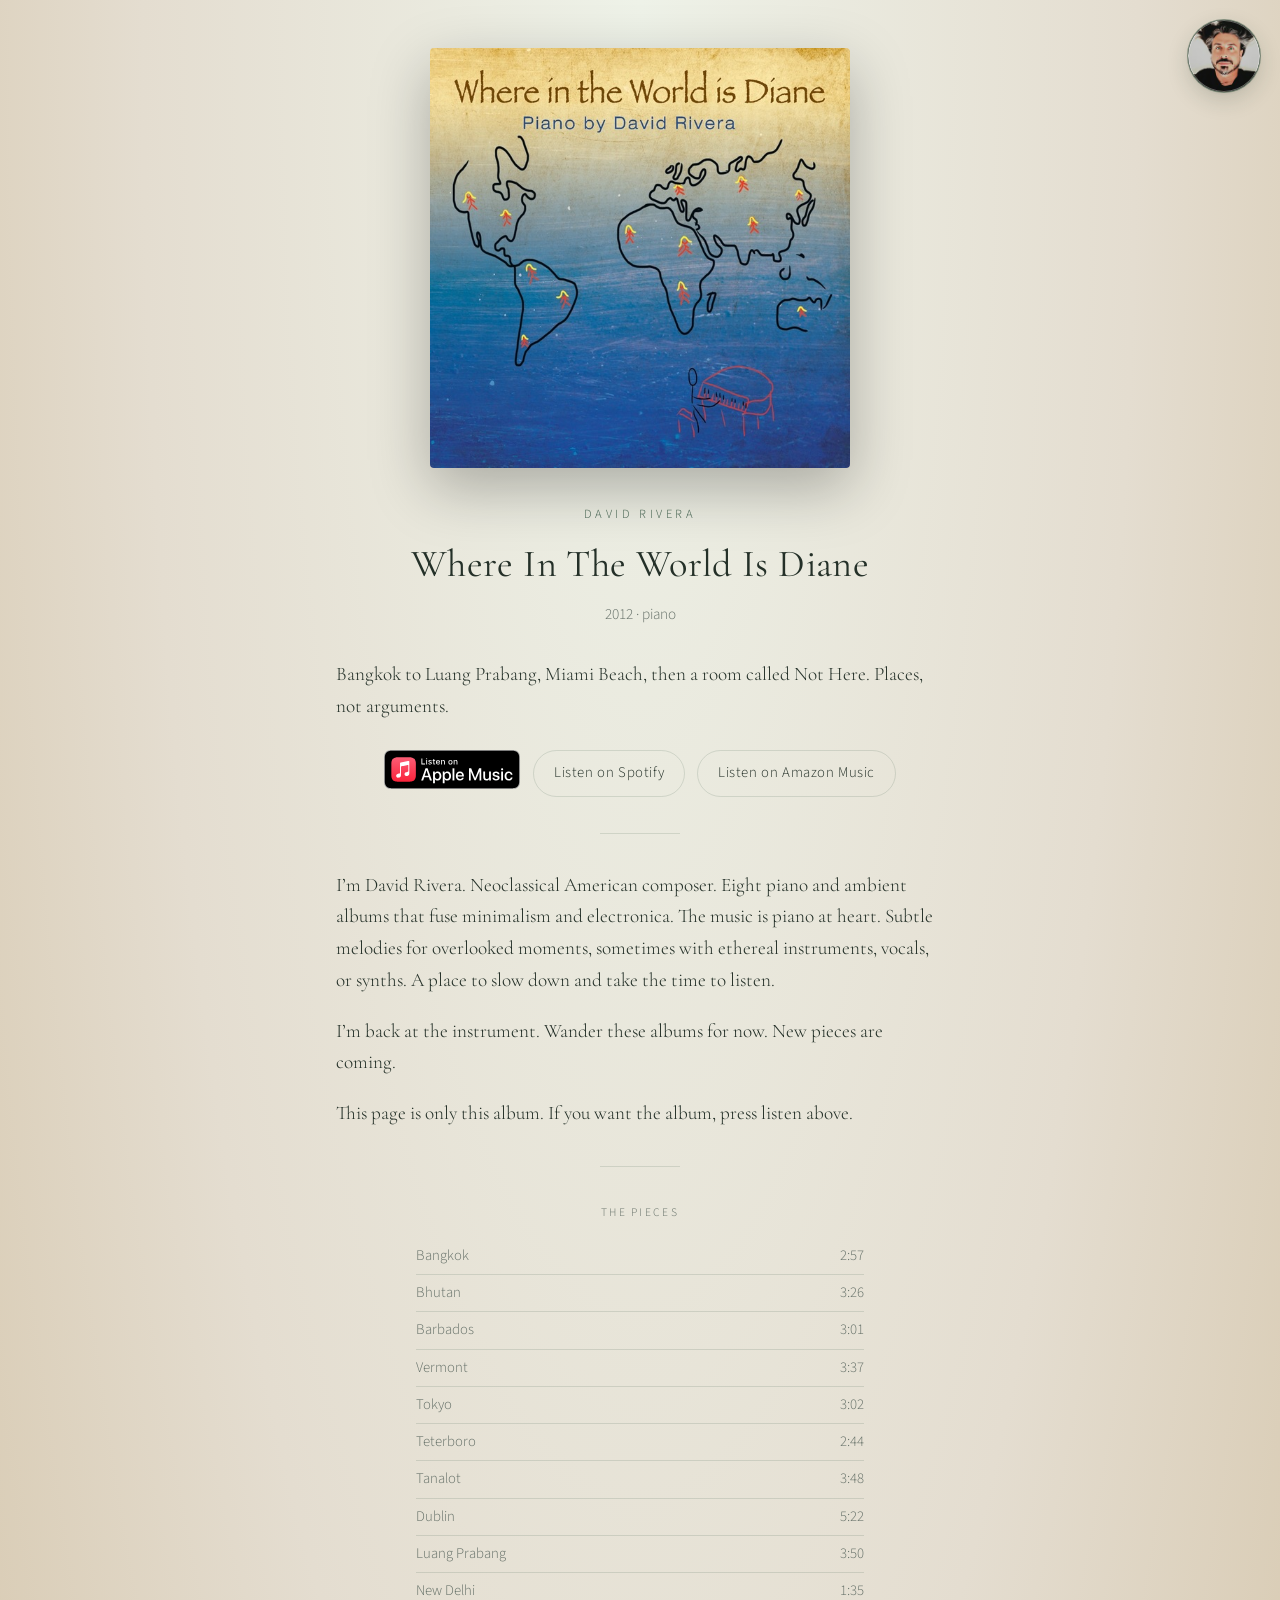
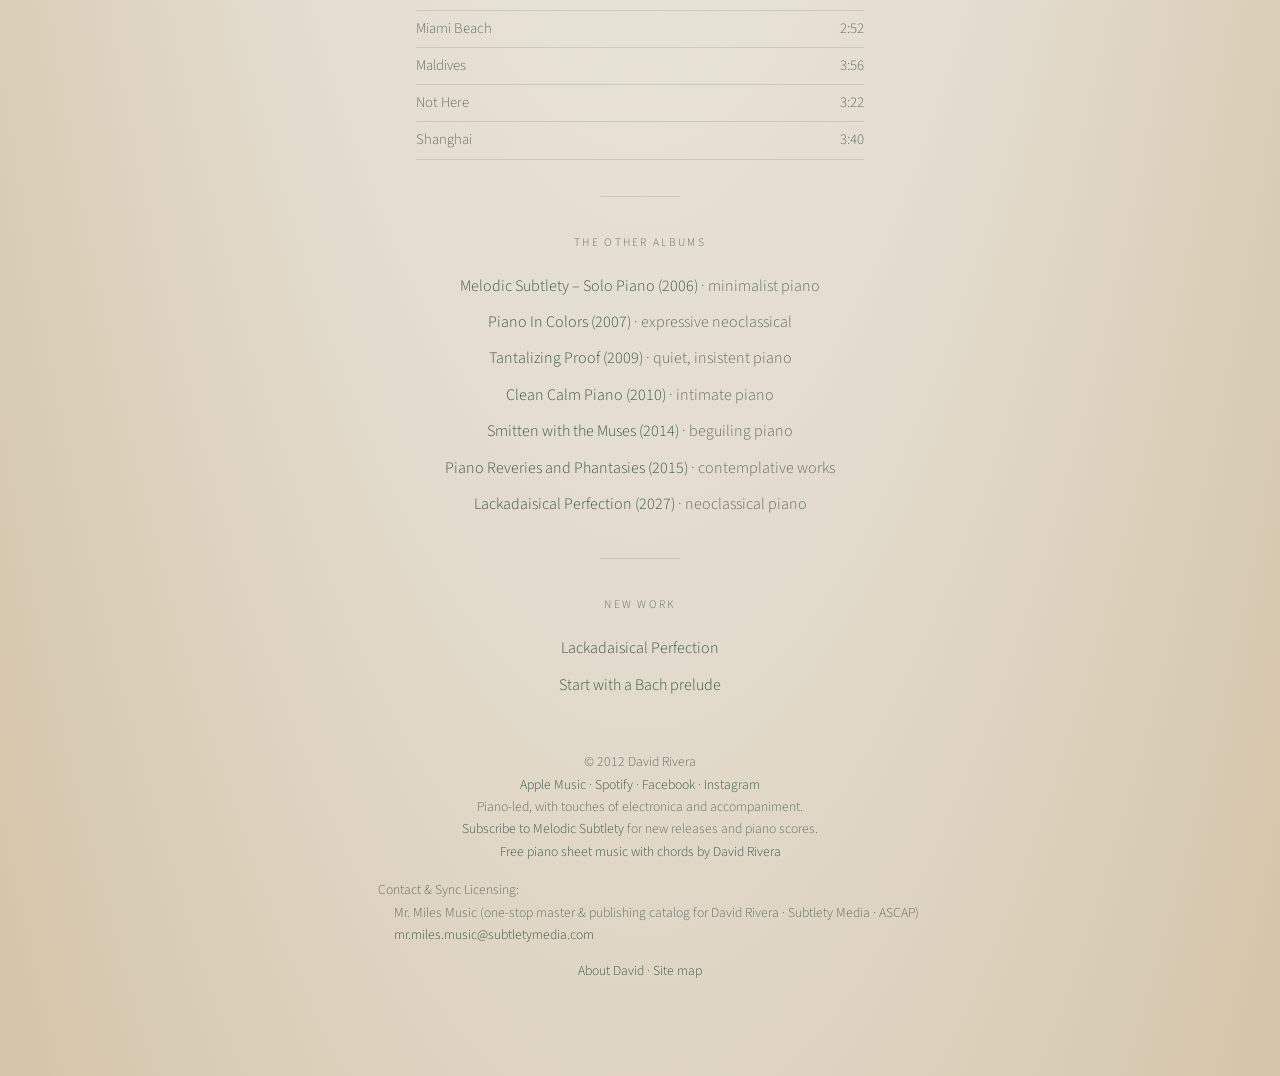
==== commit 2dadb15e: "Add Amazon Music beside the Spotify and Apple album links The listen row, album sameAs, and llms.txt" ====
--- a/index.html
+++ b/index.html
@@ -82,7 +82,8 @@
       ],
       "sameAs": [
         "https://music.apple.com/us/album/where-in-the-world-is-diane/505482468",
-        "https://open.spotify.com/album/3QGENnD5tWzEkXjthegsV9"
+        "https://open.spotify.com/album/3QGENnD5tWzEkXjthegsV9",
+        "https://music.amazon.com/albums/B007D8B6XW"
       ],
       "description": "Bangkok to Luang Prabang, Miami Beach, then a room called Not Here. Places, not arguments.",
       "recordLabel": {
@@ -295,6 +296,7 @@
   <div class="actions">
     <a class="apple-badge" href="https://music.apple.com/us/album/where-in-the-world-is-diane/505482468?ls=1" target="_blank" rel="noopener"><img src="listen-on-apple-music.svg" alt="Listen on Apple Music" height="40"></a>
     <a class="btn" href="https://open.spotify.com/album/3QGENnD5tWzEkXjthegsV9" target="_blank" rel="noopener">Listen on Spotify</a>
+    <a class="btn" href="https://music.amazon.com/albums/B007D8B6XW" target="_blank" rel="noopener">Listen on Amazon Music</a>
   </div>
   <hr class="rule">
   <div class="from-david">
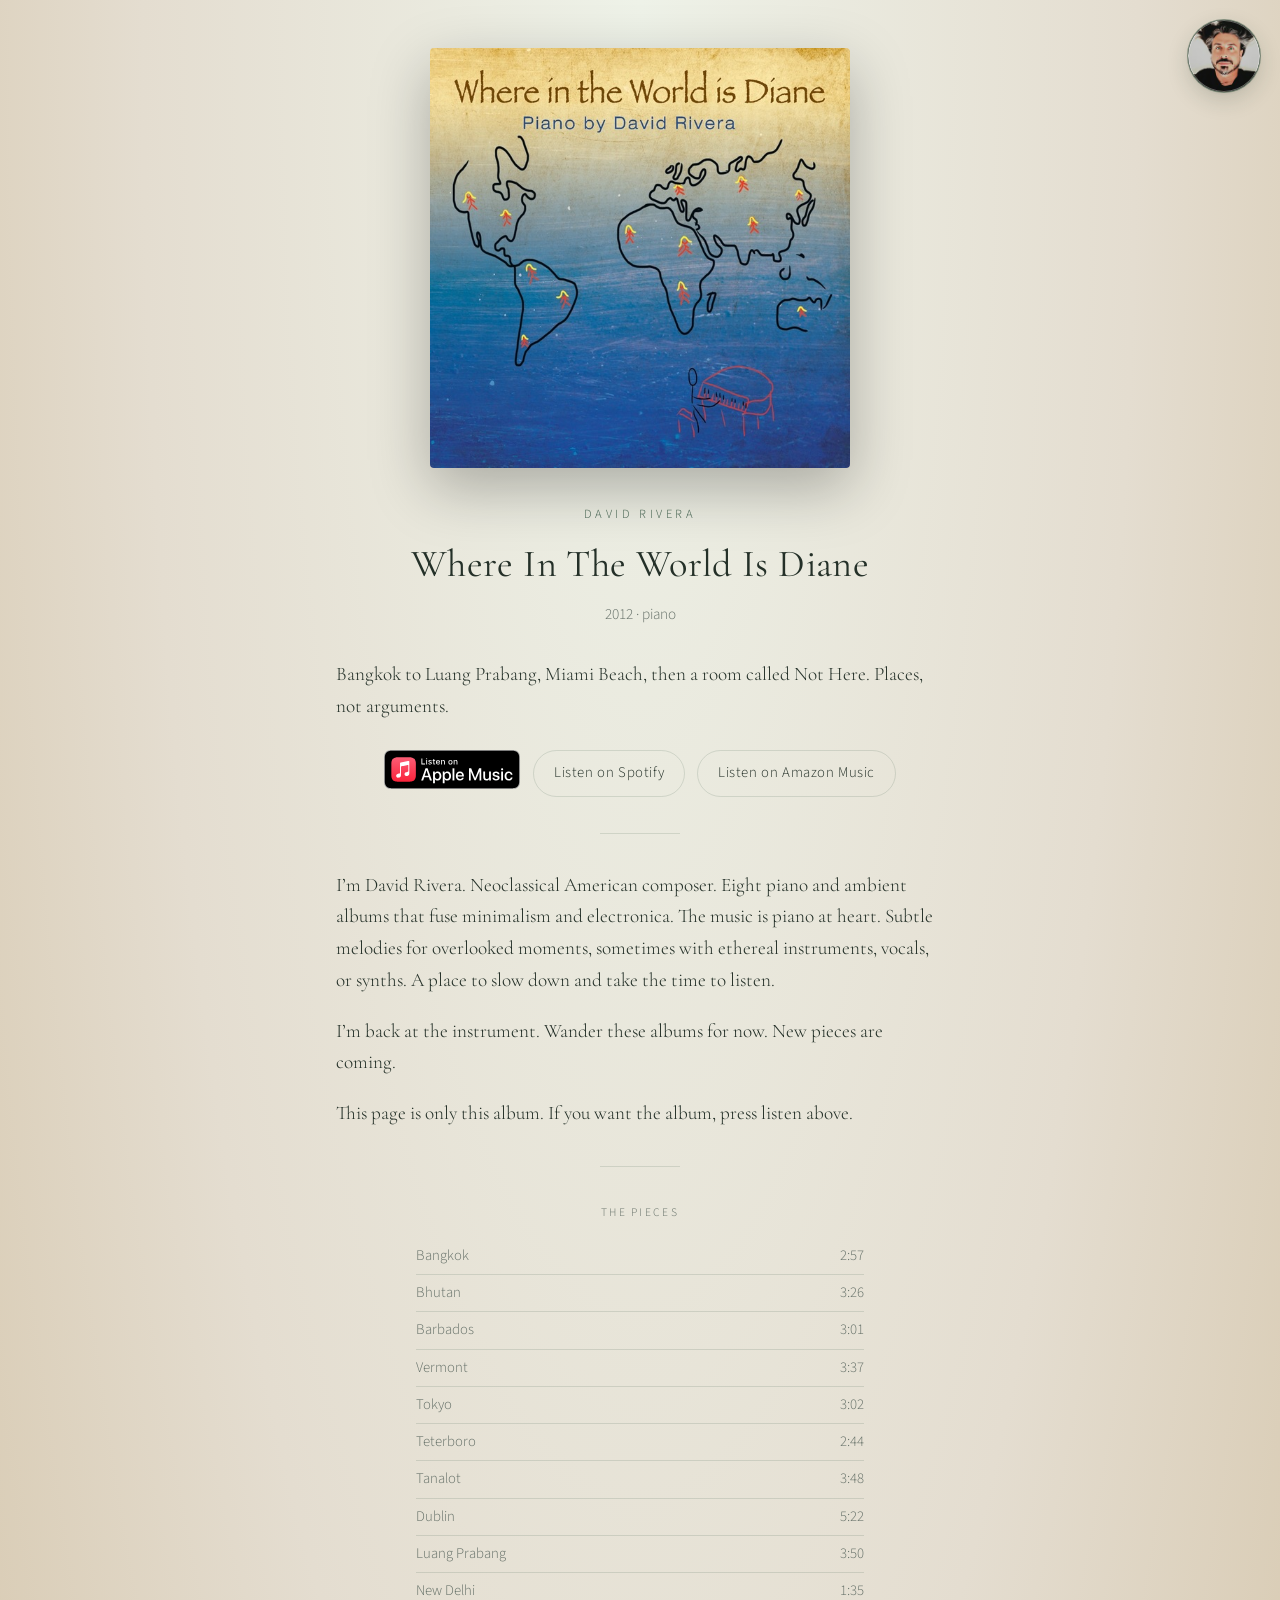
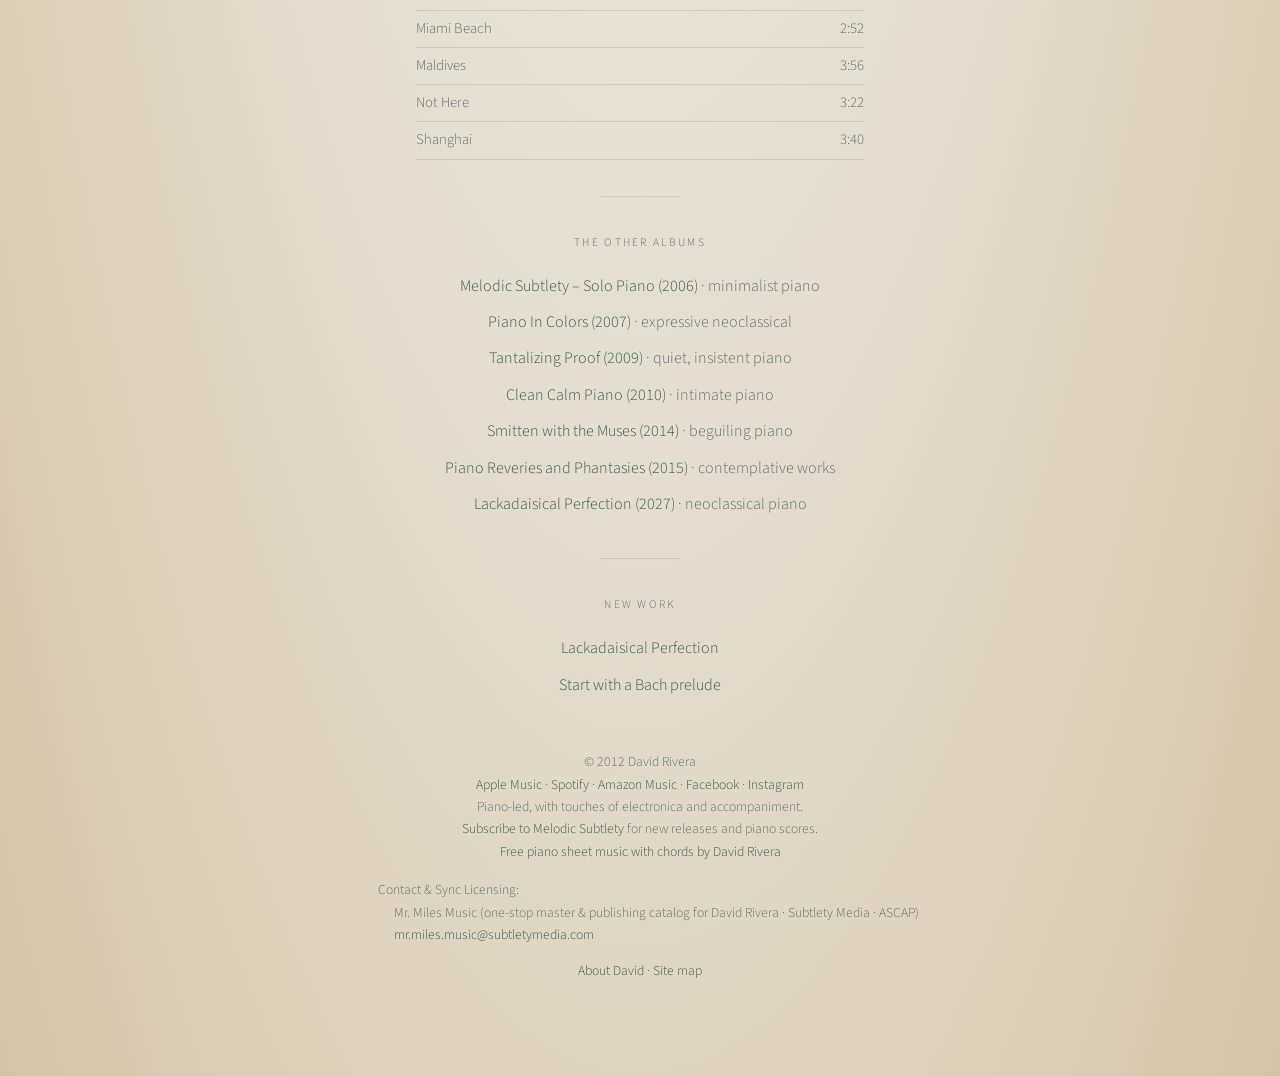
==== commit 9beb8dc8: "Reserve image space and add the Amazon Music artist link The cover and Apple Music badge keep their " ====
--- a/index.html
+++ b/index.html
@@ -9,13 +9,13 @@
 <link rel="icon" href="/favicon.svg" type="image/svg+xml">
 <link rel="icon" type="image/png" sizes="32x32" href="/favicon-32.png">
 <link rel="apple-touch-icon" href="/apple-touch-icon.png">
-<title>Piano Pieces for Video Essays | Where In The World Is Diane</title>
-<meta name="description" content="Piano pieces for video essays, documentaries, cooking, or a rainy afternoon. Fourteen travel-inspired pieces, from Bangkok to Dublin to Miami Beach. Stream the album.">
+<title>Piano Pieces for Travel | Where In The World Is Diane</title>
+<meta name="description" content="Piano pieces inspired by the love of listening to music while traveling. Fourteen pieces, from Bangkok to Dublin to Miami Beach. Also for video essays, documentaries, cooking, or a rainy afternoon. Stream the album.">
 <link rel="canonical" href="https://whereintheworldisdiane.com/">
 <meta property="og:type" content="music.album">
 <meta property="og:site_name" content="David Rivera">
-<meta property="og:title" content="Piano Pieces for Video Essays | Where In The World Is Diane">
-<meta property="og:description" content="Piano pieces for video essays, documentaries, cooking, or a rainy afternoon. Fourteen travel-inspired pieces. Stream the album.">
+<meta property="og:title" content="Piano Pieces for Travel | Where In The World Is Diane">
+<meta property="og:description" content="Piano pieces inspired by the love of listening to music while traveling. Fourteen pieces for the road or video essays. Stream the album.">
 <meta property="og:url" content="https://whereintheworldisdiane.com/">
 <meta property="og:image" content="https://whereintheworldisdiane.com/assets/where-in-the-world-is-diane-cover.jpg">
 <meta property="og:image:width" content="600">
@@ -23,8 +23,8 @@
 <meta property="og:image:alt" content="Cover of Where In The World Is Diane by David Rivera: a world map over blue and gold">
 <meta property="music:musician" content="https://open.spotify.com/artist/5qoC4NXvjfV3cylbXALzV3">
 <meta name="twitter:card" content="summary_large_image">
-<meta name="twitter:title" content="Piano Pieces for Video Essays | Where In The World Is Diane">
-<meta name="twitter:description" content="Piano pieces for video essays, documentaries, cooking, or a rainy afternoon. Fourteen travel-inspired pieces. Stream the album.">
+<meta name="twitter:title" content="Piano Pieces for Travel | Where In The World Is Diane">
+<meta name="twitter:description" content="Piano pieces inspired by the love of listening to music while traveling. Fourteen pieces for the road or video essays. Stream the album.">
 <meta name="twitter:image" content="https://whereintheworldisdiane.com/assets/where-in-the-world-is-diane-cover.jpg">
 <meta name="twitter:image:alt" content="Cover of Where In The World Is Diane by David Rivera: a world map over blue and gold">
 <script type="application/ld+json">
@@ -53,6 +53,7 @@
       "sameAs": [
         "https://open.spotify.com/artist/5qoC4NXvjfV3cylbXALzV3",
         "https://music.apple.com/us/artist/david-rivera/1325691064",
+        "https://music.amazon.com/artists/B0HJF4T4QZ",
         "https://x.com/melodicsubtlety",
         "https://www.facebook.com/pianoincolors",
         "https://www.instagram.com/pianodavid1492/",
@@ -207,7 +208,8 @@
   }
   main { max-width: 720px; margin: 0 auto; padding: 48px 24px 80px; }
   .cover {
-    display: block; width: min(420px, 100%); margin: 0 auto 36px;
+    display: block; width: min(420px, 100%); height: auto; aspect-ratio: 1 / 1;
+    margin: 0 auto 36px;
     border-radius: 4px; box-shadow: 0 20px 60px rgba(0,0,0,0.28);
   }
   h1 {
@@ -229,7 +231,7 @@
   .rule { border: 0; border-top: 1px solid var(--line); width: 80px; margin: 36px auto; }
   .actions { display: flex; flex-wrap: wrap; gap: 12px; justify-content: center; margin: 8px 0 36px; }
   .apple-badge { display: inline-block; line-height: 0; }
-  .apple-badge img { height: 40px; width: auto; vertical-align: middle; }
+  .apple-badge img { height: 40px; width: auto; aspect-ratio: 140.62 / 41; vertical-align: middle; }
   .btn {
     display: inline-block; padding: 10px 20px; border: 1px solid var(--line);
     border-radius: 999px; color: var(--ink); text-decoration: none;
@@ -288,13 +290,13 @@
 <body>
 <a class="skip-link" href="#content">Skip to content</a>
 <main id="content">
-  <img class="cover" src="assets/where-in-the-world-is-diane-cover.jpg" alt="Cover of Where In The World Is Diane by David Rivera: a world map over blue and gold">
+  <img class="cover" src="assets/where-in-the-world-is-diane-cover.jpg" width="600" height="600" alt="Cover of Where In The World Is Diane by David Rivera: a world map over blue and gold">
   <p class="byline">David Rivera</p>
   <h1>Where In The World Is Diane</h1>
   <p class="year">2012 · piano</p>
   <p class="album-note">Bangkok to Luang Prabang, Miami Beach, then a room called Not Here. Places, not arguments.</p>
   <div class="actions">
-    <a class="apple-badge" href="https://music.apple.com/us/album/where-in-the-world-is-diane/505482468?ls=1" target="_blank" rel="noopener"><img src="listen-on-apple-music.svg" alt="Listen on Apple Music" height="40"></a>
+    <a class="apple-badge" href="https://music.apple.com/us/album/where-in-the-world-is-diane/505482468?ls=1" target="_blank" rel="noopener"><img src="listen-on-apple-music.svg" alt="Listen on Apple Music" width="141" height="41"></a>
     <a class="btn" href="https://open.spotify.com/album/3QGENnD5tWzEkXjthegsV9" target="_blank" rel="noopener">Listen on Spotify</a>
     <a class="btn" href="https://music.amazon.com/albums/B007D8B6XW" target="_blank" rel="noopener">Listen on Amazon Music</a>
   </div>
@@ -349,6 +351,8 @@
     ·
     <a href="https://open.spotify.com/artist/5qoC4NXvjfV3cylbXALzV3" target="_blank" rel="noopener">Spotify</a>
     ·
+    <a href="https://music.amazon.com/artists/B0HJF4T4QZ" target="_blank" rel="noopener">Amazon Music</a>
+    ·
     <a href="https://www.facebook.com/pianoincolors" target="_blank" rel="noopener" aria-label="David and his Piano on Facebook">Facebook</a>
     ·
     <a href="https://www.instagram.com/pianodavid1492/" target="_blank" rel="noopener" aria-label="David Rivera on Instagram">Instagram</a><br>
